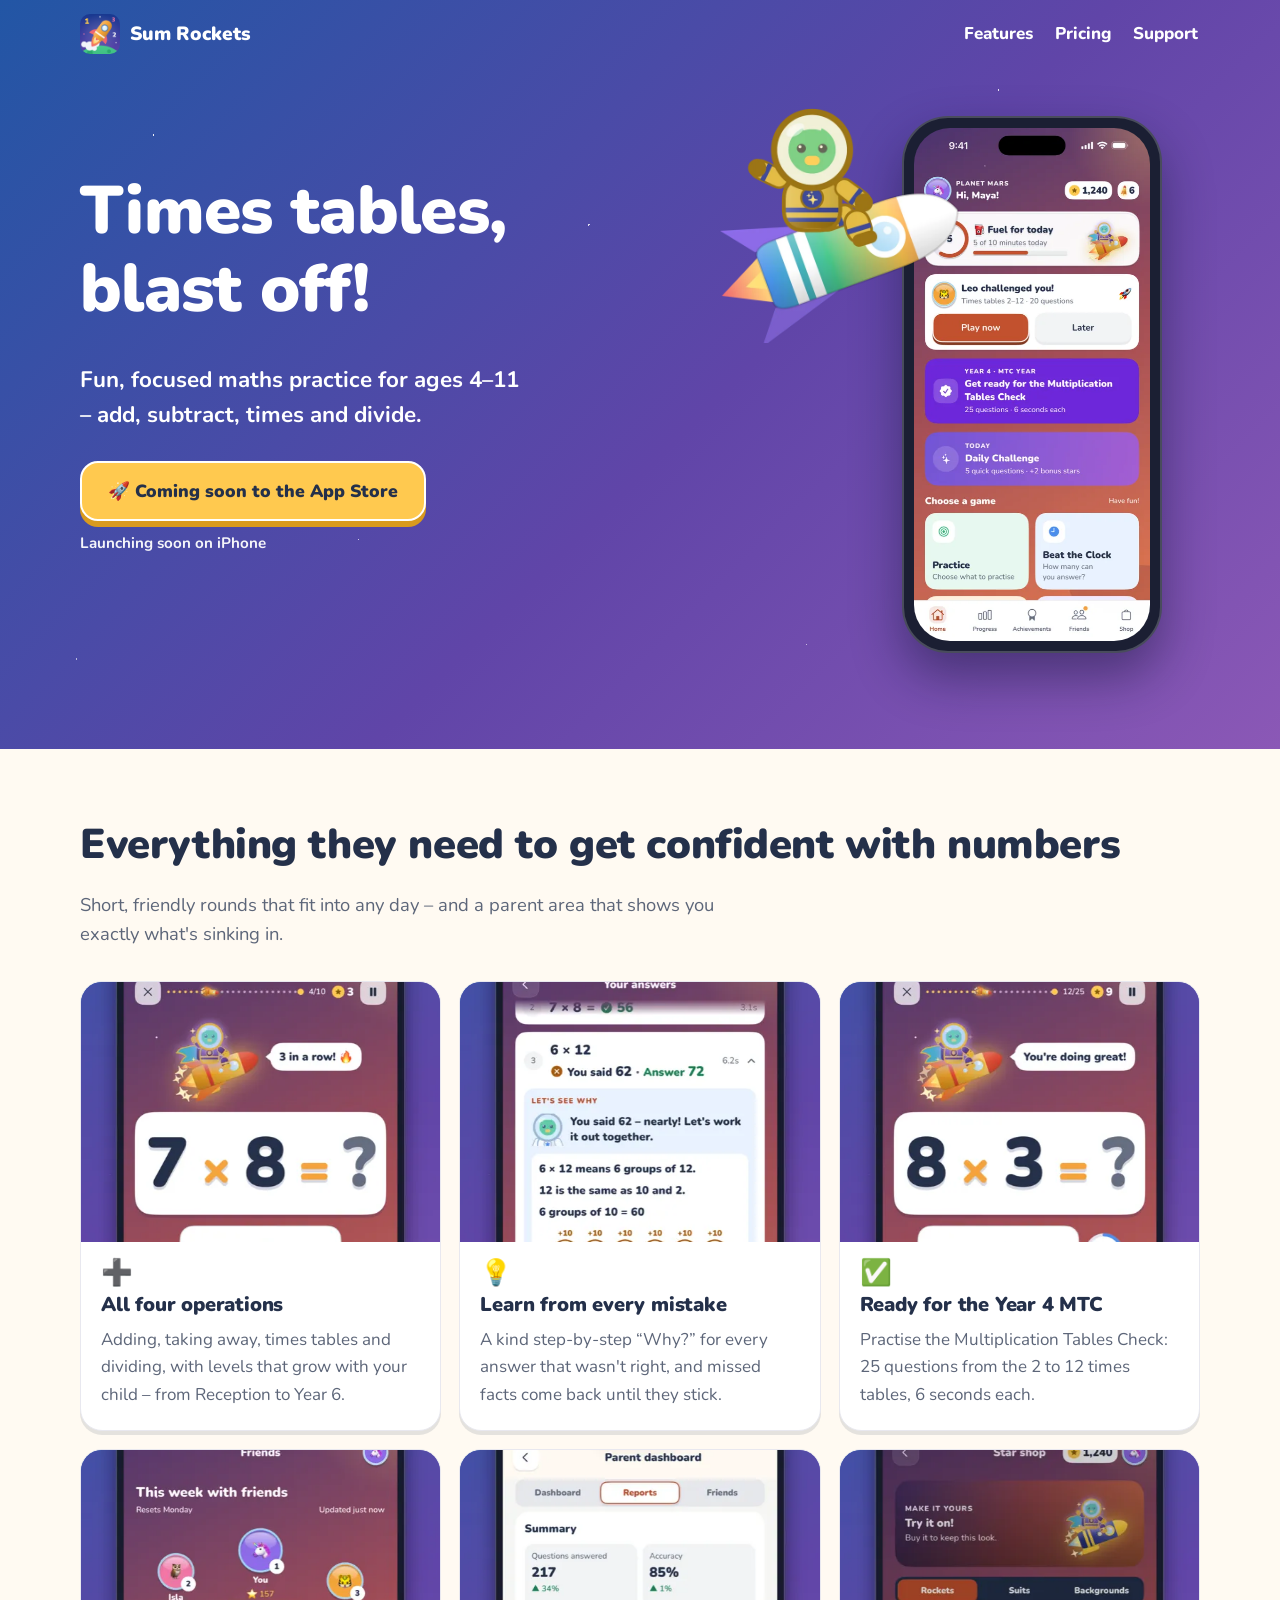
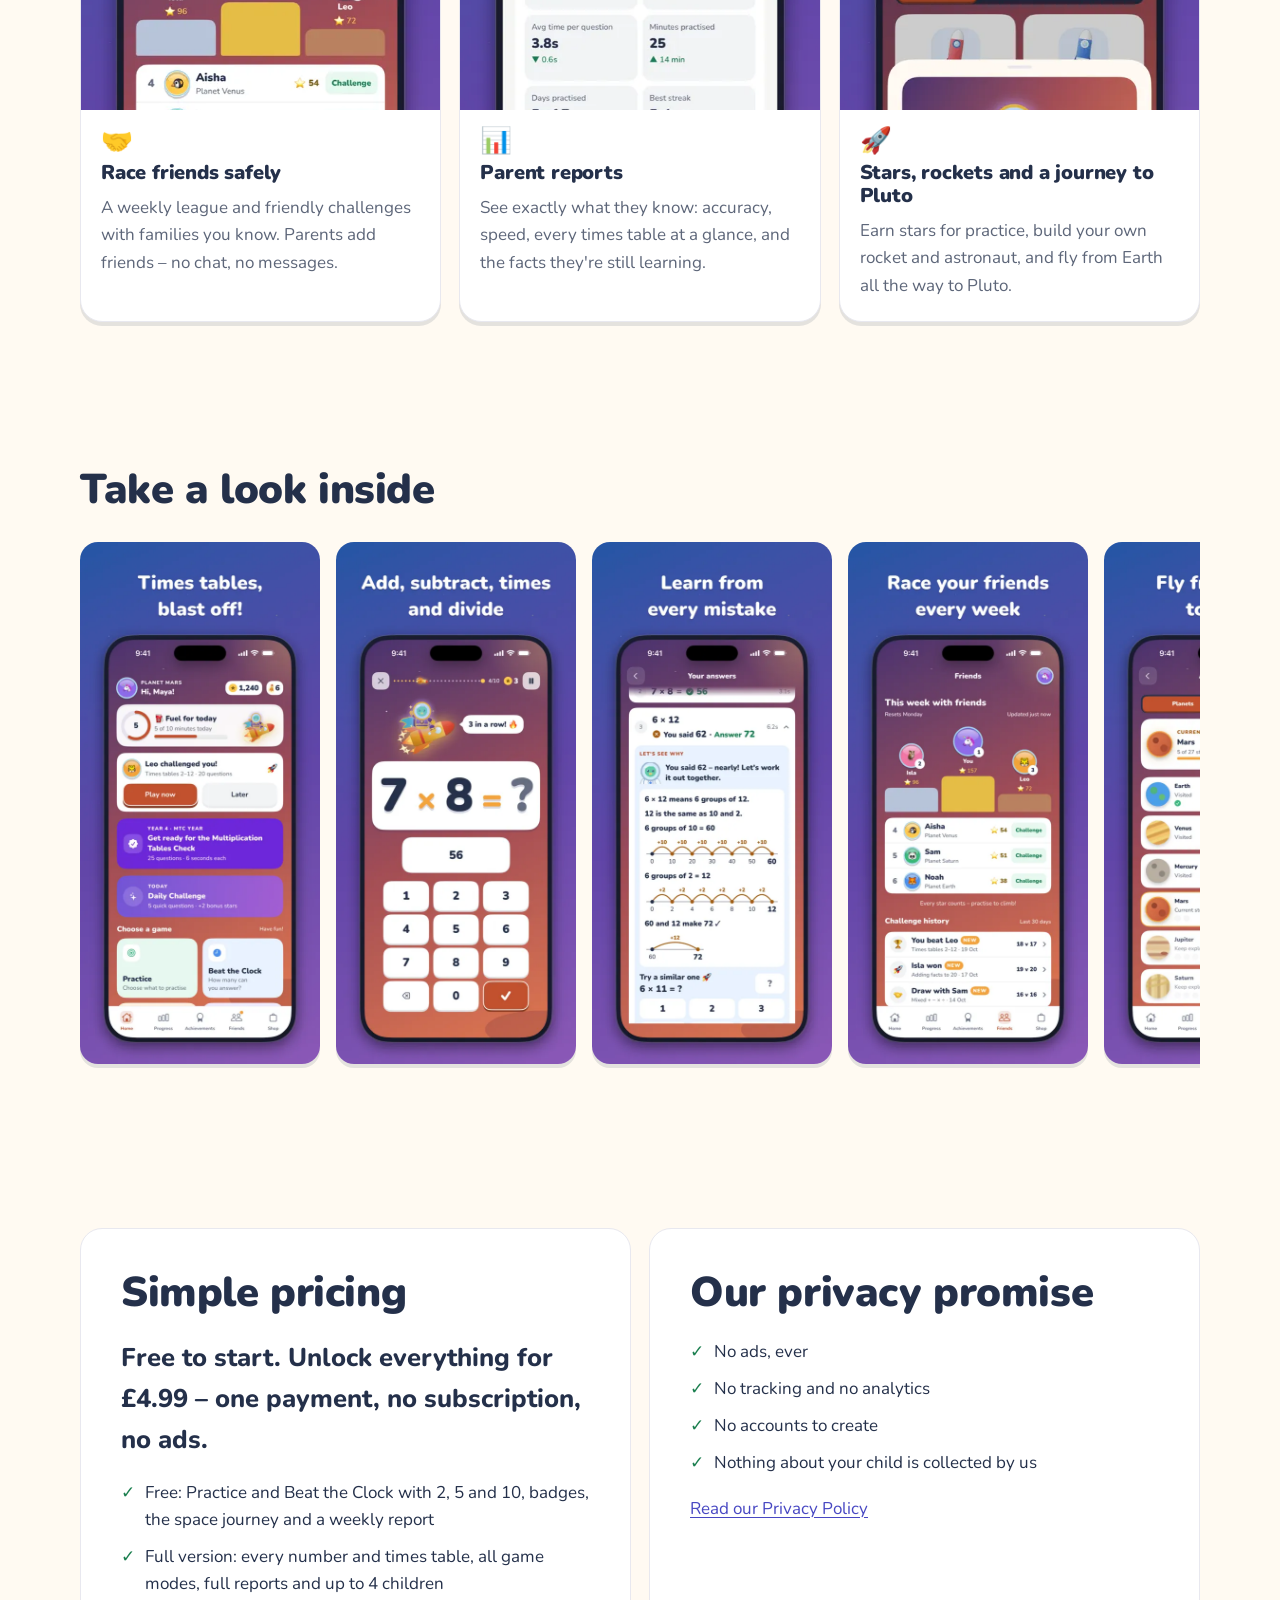
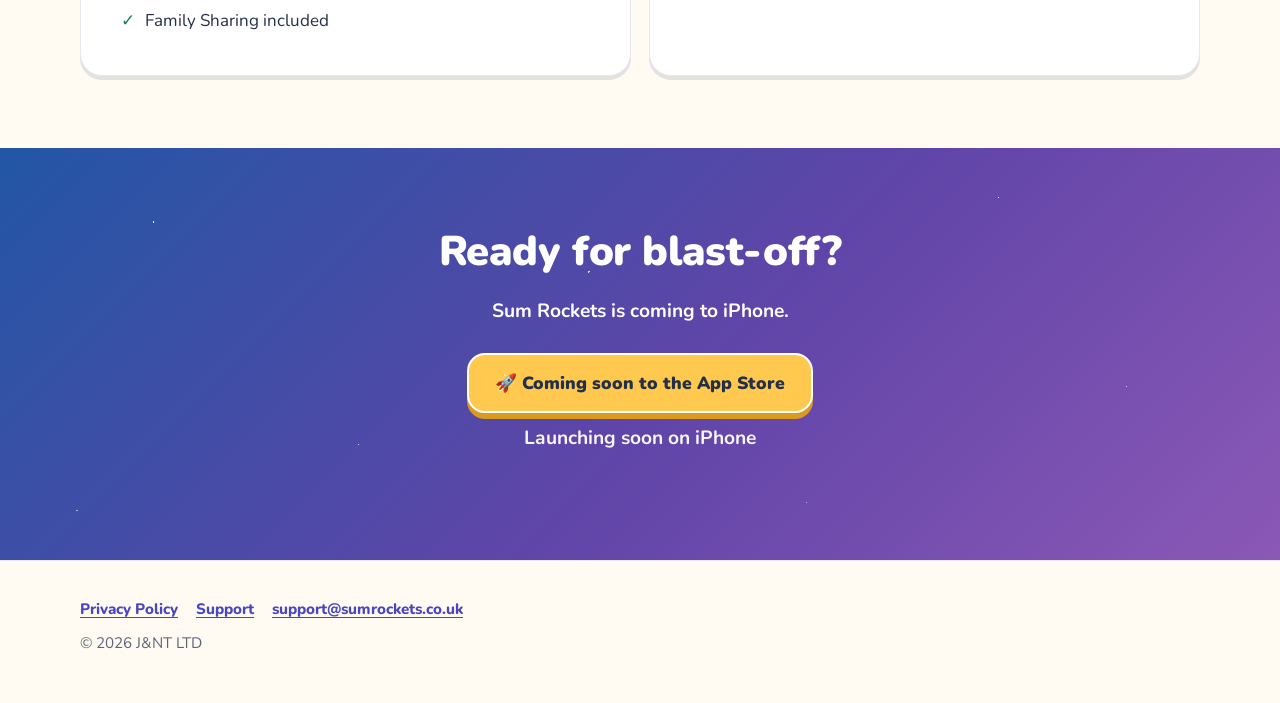
==== index.html @ bda06730 "Sum Rockets website: landing page, Privacy Policy, Support Static HTML and CSS, self-hosted Nunito, " ====
<!doctype html>
<html lang="en-GB">
<head>
  <meta charset="utf-8">
  <meta name="viewport" content="width=device-width, initial-scale=1">
  <title>Sum Rockets – times tables and maths practice for ages 4–11</title>
  <meta name="description" content="Fun, focused maths practice for ages 4–11: add, subtract, times and divide, step-by-step help with every mistake, and practice for the Year 4 Multiplication Tables Check. No ads, no tracking.">
  <link rel="canonical" href="https://www.sumrockets.co.uk/">
  <meta name="theme-color" content="#6045a8">
  <link rel="icon" type="image/png" sizes="32x32" href="/assets/icons/favicon-32.png">
  <link rel="icon" type="image/png" sizes="192x192" href="/assets/icons/icon-192.png">
  <link rel="apple-touch-icon" href="/assets/icons/apple-touch-icon.png">
  <meta property="og:type" content="website">
  <meta property="og:site_name" content="Sum Rockets">
  <meta property="og:title" content="Sum Rockets – Times tables, blast off!">
  <meta property="og:description" content="Fun, focused maths practice for ages 4–11 – add, subtract, times and divide.">
  <meta property="og:url" content="https://www.sumrockets.co.uk/">
  <meta property="og:image" content="https://www.sumrockets.co.uk/assets/img/og-image.jpg">
  <meta property="og:image:width" content="1200">
  <meta property="og:image:height" content="630">
  <meta property="og:image:alt" content="The Sum Rockets mascot flying a rocket beside three app screens">
  <meta name="twitter:card" content="summary_large_image">
  <meta name="twitter:title" content="Sum Rockets – Times tables, blast off!">
  <meta name="twitter:description" content="Fun, focused maths practice for ages 4–11 – add, subtract, times and divide.">
  <meta name="twitter:image" content="https://www.sumrockets.co.uk/assets/img/og-image.jpg">
  <link rel="preload" href="/assets/fonts/nunito.woff2" as="font" type="font/woff2" crossorigin>
  <link rel="stylesheet" href="/assets/css/site.css">
  <!-- LAUNCH: add <meta name="apple-itunes-app" content="app-id=ID"> here (see LAUNCH.md). -->
</head>
<body>
  <a class="skip-link" href="#main">Skip to content</a>

  <div class="space">
    <header class="site-header">
      <div class="wrap">
        <a class="brand" href="/"><img src="/assets/icons/icon-192.png" width="40" height="40" alt=""> Sum Rockets</a>
        <nav class="site-nav" aria-label="Main">
          <a href="#features">Features</a>
          <a href="#pricing">Pricing</a>
          <a href="/support/">Support</a>
        </nav>
      </div>
    </header>

    <section class="hero" aria-labelledby="hero-title">
      <div class="wrap hero__grid">
        <div class="hero__copy">
          <h1 id="hero-title">Times tables, blast off!</h1>
          <p class="lede">Fun, focused maths practice for <span class="nowrap">ages 4–11</span> – add, subtract, times and divide.</p>
          <div class="download" data-download>
            <a class="btn btn--soon" href="#download">🚀 Coming soon to the App Store</a>
            <p class="download__caption">Launching soon on iPhone</p>
          </div>
        </div>
        <div class="hero__art">
          <picture>
            <source srcset="/assets/img/mascot.webp" type="image/webp">
            <img class="hero__mascot" src="/assets/img/mascot.png" width="720" height="600" alt="The Sum Rockets mascot, a green bird astronaut, riding a rainbow rocket">
          </picture>
          <div class="phone">
            <picture>
              <source srcset="/assets/img/home.webp" type="image/webp">
              <img src="/assets/img/home.jpg" width="460" height="1000" alt="The Sum Rockets home screen: Maya's fuel for today, the Multiplication Tables Check card, the Daily Challenge and the game modes">
            </picture>
          </div>
        </div>
      </div>
    </section>
  </div>

  <main id="main">
    <section class="section" id="features" aria-labelledby="features-title">
      <div class="wrap">
        <h2 id="features-title">Everything they need to get confident with numbers</h2>
        <p class="section__intro">Short, friendly rounds that fit into any day – and a parent area that shows you exactly what's sinking in.</p>
        <div class="features">
          <article class="card">
            <div class="card__img"><picture><source srcset="/assets/img/screens/02-question.webp" type="image/webp"><img src="/assets/img/screens/02-question.jpg" width="506" height="1100" loading="lazy" alt="A question screen: 7 times 8, with 56 typed in"></picture></div>
            <div class="card__body">
              <div class="card__icon" aria-hidden="true">➕</div>
              <h3>All four operations</h3>
              <p>Adding, taking away, times tables and dividing, with levels that grow with your child – from Reception to Year 6.</p>
            </div>
          </article>
          <article class="card">
            <div class="card__img"><picture><source srcset="/assets/img/screens/03-review.webp" type="image/webp"><img src="/assets/img/screens/03-review.jpg" width="506" height="1100" loading="lazy" alt="A step-by-step explanation of 6 times 12 with number-line hops"></picture></div>
            <div class="card__body">
              <div class="card__icon" aria-hidden="true">💡</div>
              <h3>Learn from every mistake</h3>
              <p>A kind step-by-step “Why?” for every answer that wasn't right, and missed facts come back until they stick.</p>
            </div>
          </article>
          <article class="card">
            <div class="card__img"><picture><source srcset="/assets/img/screens/08-mtc.webp" type="image/webp"><img src="/assets/img/screens/08-mtc.jpg" width="506" height="1100" loading="lazy" alt="The Multiplication Tables Check practice: 8 times 3 with a 6-second timer"></picture></div>
            <div class="card__body">
              <div class="card__icon" aria-hidden="true">✅</div>
              <h3>Ready for the Year 4 MTC</h3>
              <p>Practise the Multiplication Tables Check: 25 questions from the 2 to 12 times tables, 6 seconds each.</p>
            </div>
          </article>
          <article class="card">
            <div class="card__img"><picture><source srcset="/assets/img/screens/04-friends.webp" type="image/webp"><img src="/assets/img/screens/04-friends.jpg" width="506" height="1100" loading="lazy" alt="The weekly friends league with a podium"></picture></div>
            <div class="card__body">
              <div class="card__icon" aria-hidden="true">🤝</div>
              <h3>Race friends safely</h3>
              <p>A weekly league and friendly challenges with families you know. Parents add friends – no chat, no messages.</p>
            </div>
          </article>
          <article class="card">
            <div class="card__img"><picture><source srcset="/assets/img/screens/07-reports.webp" type="image/webp"><img src="/assets/img/screens/07-reports.jpg" width="506" height="1100" loading="lazy" alt="The parent report: summary and facts grid"></picture></div>
            <div class="card__body">
              <div class="card__icon" aria-hidden="true">📊</div>
              <h3>Parent reports</h3>
              <p>See exactly what they know: accuracy, speed, every times table at a glance, and the facts they're still learning.</p>
            </div>
          </article>
          <article class="card">
            <div class="card__img"><picture><source srcset="/assets/img/screens/06-shop.webp" type="image/webp"><img src="/assets/img/screens/06-shop.jpg" width="506" height="1100" loading="lazy" alt="The Star Shop, trying on a rocket"></picture></div>
            <div class="card__body">
              <div class="card__icon" aria-hidden="true">🚀</div>
              <h3>Stars, rockets and a journey to Pluto</h3>
              <p>Earn stars for practice, build your own rocket and astronaut, and fly from Earth all the way to Pluto.</p>
            </div>
          </article>
        </div>
      </div>
    </section>

    <section class="section" aria-labelledby="screens-title">
      <div class="wrap">
        <h2 id="screens-title">Take a look inside</h2>
        <div class="strip" tabindex="0" role="region" aria-label="App screenshots – scroll sideways for more">
          <figure><picture><source srcset="/assets/img/screens/01-home.webp" type="image/webp"><img src="/assets/img/screens/01-home.jpg" width="506" height="1100" loading="lazy" alt="Times tables, blast off! The home screen"></picture></figure>
          <figure><picture><source srcset="/assets/img/screens/02-question.webp" type="image/webp"><img src="/assets/img/screens/02-question.jpg" width="506" height="1100" loading="lazy" alt="Add, subtract, times and divide: a question screen"></picture></figure>
          <figure><picture><source srcset="/assets/img/screens/03-review.webp" type="image/webp"><img src="/assets/img/screens/03-review.jpg" width="506" height="1100" loading="lazy" alt="Learn from every mistake: a step-by-step explanation"></picture></figure>
          <figure><picture><source srcset="/assets/img/screens/04-friends.webp" type="image/webp"><img src="/assets/img/screens/04-friends.jpg" width="506" height="1100" loading="lazy" alt="Race your friends every week: the friends league"></picture></figure>
          <figure><picture><source srcset="/assets/img/screens/05-journey.webp" type="image/webp"><img src="/assets/img/screens/05-journey.jpg" width="506" height="1100" loading="lazy" alt="Fly from Earth to Pluto: the space journey"></picture></figure>
          <figure><picture><source srcset="/assets/img/screens/06-shop.webp" type="image/webp"><img src="/assets/img/screens/06-shop.jpg" width="506" height="1100" loading="lazy" alt="Build your own rocket: the Star Shop"></picture></figure>
          <figure><picture><source srcset="/assets/img/screens/07-reports.webp" type="image/webp"><img src="/assets/img/screens/07-reports.jpg" width="506" height="1100" loading="lazy" alt="See exactly how they're doing: parent reports"></picture></figure>
          <figure><picture><source srcset="/assets/img/screens/08-mtc.webp" type="image/webp"><img src="/assets/img/screens/08-mtc.jpg" width="506" height="1100" loading="lazy" alt="Ready for the Year 4 MTC: practice check"></picture></figure>
        </div>
      </div>
    </section>

    <section class="section" id="pricing" aria-labelledby="pricing-title">
      <div class="wrap two-col">
        <div class="panel">
          <h2 id="pricing-title">Simple pricing</h2>
          <p class="price">Free to start. Unlock everything for £4.99 – one payment, no subscription, no ads.</p>
          <ul class="ticks">
            <li>Free: Practice and Beat the Clock with 2, 5 and 10, badges, the space journey and a weekly report</li>
            <li>Full version: every number and times table, all game modes, full reports and up to 4 children</li>
            <li>Family Sharing included</li>
          </ul>
        </div>
        <div class="panel" aria-labelledby="privacy-title">
          <h2 id="privacy-title">Our privacy promise</h2>
          <ul class="ticks">
            <li>No ads, ever</li>
            <li>No tracking and no analytics</li>
            <li>No accounts to create</li>
            <li>Nothing about your child is collected by us</li>
          </ul>
          <p style="margin:18px 0 0"><a href="/privacy/">Read our Privacy Policy</a></p>
        </div>
      </div>
    </section>
  </main>

  <section class="space cta" id="download" aria-labelledby="download-title">
    <div class="wrap">
      <h2 id="download-title">Ready for blast-off?</h2>
      <p>Sum Rockets is coming to iPhone.</p>
      <div class="download download--centre" data-download>
        <span class="btn btn--soon btn--static" role="text">🚀 Coming soon to the App Store</span>
        <p class="download__caption">Launching soon on iPhone</p>
      </div>
    </div>
  </section>

  <footer class="site-footer">
    <div class="wrap">
      <nav aria-label="Footer">
        <a href="/privacy/">Privacy Policy</a>
        <a href="/support/">Support</a>
        <a href="mailto:support@sumrockets.co.uk">support@sumrockets.co.uk</a>
      </nav>
      <p>© 2026 J&amp;NT LTD</p>
      <p data-apple-trademark hidden>Apple, the Apple logo, iPhone and App Store are trademarks of Apple Inc., registered in the U.S. and other countries.</p>
    </div>
  </footer>

  <script>
    // ── Launch switch ─────────────────────────────────────────────────────
    // Empty before launch: shows our own "Coming soon" button.
    // At launch, set the numeric App Store ID (see LAUNCH.md) – both download
    // spots then show Apple's official badge (assets/badges/app-store-badge.svg,
    // unmodified) linking to the App Store, and the trademark line appears.
    const APP_STORE_ID = "";
    // ──────────────────────────────────────────────────────────────────────
    if (APP_STORE_ID) {
      const url = "https://apps.apple.com/gb/app/sum-rockets/id" + APP_STORE_ID;
      document.querySelectorAll("[data-download]").forEach(function (spot) {
        spot.innerHTML = '<a href="' + url + '"><img class="app-store-badge" src="/assets/badges/app-store-badge.svg" ' +
          'height="54" alt="Download on the App Store"></a>';
      });
      document.querySelectorAll("[data-apple-trademark]").forEach(function (line) { line.hidden = false; });
    }
  </script>
</body>
</html>
---- assets/css/site.css ----
/* Sum Rockets – one stylesheet for every page. No external fonts, no
   frameworks. Colours are the app's own (Theme.swift, SpaceBackground). */

@font-face {
  font-family: "Nunito";
  src: url("/assets/fonts/nunito.woff2") format("woff2");
  font-weight: 200 1000;
  font-style: normal;
  font-display: swap;
}

:root {
  --space-1: #2256a5;
  --space-2: #6045a8;
  --space-3: #8b58b6;
  --ink: #24304a;
  --muted: #5d6679;
  --cream: #fffaf2;
  --card: #ffffff;
  --line: #e8e8ef;
  --brand: #5b5bd6;
  --brand-edge: #3d3da8;
  --brand-text: #4747c2;
  --yellow: #ffc94f;
  --yellow-edge: #d99a1e;
  --green: #1b7f4f;
  --green-soft: #e3f5ec;
  --todo-bg: #fff1a8;
  --todo-ink: #5c4300;
  --radius: 22px;
  --shadow: 0 4px 0 rgba(36, 48, 74, 0.12);
  color-scheme: light dark;
}

@media (prefers-color-scheme: dark) {
  :root {
    --ink: #f2f4fa;
    --muted: #b3bad0;
    --cream: #141a2e;
    --card: #232a45;
    --line: #333b5c;
    --brand-text: #a9a9f5;
    --green: #5fd39a;
    --green-soft: #173b2c;
    --shadow: 0 4px 0 rgba(0, 0, 0, 0.35);
  }
}

*, *::before, *::after { box-sizing: border-box; }

html { -webkit-text-size-adjust: 100%; scroll-behavior: smooth; }
@media (prefers-reduced-motion: reduce) { html { scroll-behavior: auto; } }

body {
  margin: 0;
  font-family: "Nunito", system-ui, -apple-system, "Segoe UI", sans-serif;
  font-size: 1.0625rem;
  line-height: 1.6;
  color: var(--ink);
  background: var(--cream);
  overflow-x: hidden;
}

img { max-width: 100%; height: auto; display: block; }

a { color: var(--brand-text); text-underline-offset: 3px; }
a:hover { text-decoration-thickness: 2px; }

:focus-visible {
  outline: 3px solid var(--yellow);
  outline-offset: 3px;
  border-radius: 8px;
}

.skip-link {
  position: absolute; left: 12px; top: -60px;
  background: var(--card); color: var(--ink);
  padding: 10px 16px; border-radius: 12px; z-index: 10;
  font-weight: 800;
}
.skip-link:focus { top: 12px; }

.wrap { width: min(1120px, 100% - 32px); margin-inline: auto; }

h1, h2, h3 { line-height: 1.15; margin: 0 0 0.5em; font-weight: 900; letter-spacing: -0.01em; }
h1 { font-size: clamp(2.3rem, 7vw, 4.2rem); }
h2 { font-size: clamp(1.7rem, 4.5vw, 2.6rem); }
h3 { font-size: 1.25rem; }

/* Space sections: the app's purple-blue gradient with soft stars. */
.space {
  position: relative;
  color: #fff;
  background:
    radial-gradient(1.5px 1.5px at 12% 18%, rgba(255,255,255,.9) 50%, transparent 51%),
    radial-gradient(1px 1px at 28% 72%, rgba(255,255,255,.7) 50%, transparent 51%),
    radial-gradient(2px 2px at 46% 30%, rgba(255,255,255,.8) 50%, transparent 51%),
    radial-gradient(1px 1px at 63% 86%, rgba(255,255,255,.6) 50%, transparent 51%),
    radial-gradient(1.5px 1.5px at 78% 12%, rgba(255,255,255,.85) 50%, transparent 51%),
    radial-gradient(1px 1px at 88% 58%, rgba(255,255,255,.7) 50%, transparent 51%),
    radial-gradient(1.5px 1.5px at 6% 88%, rgba(255,255,255,.6) 50%, transparent 51%),
    linear-gradient(135deg, var(--space-1), var(--space-2) 55%, var(--space-3));
}
.space a:not(.btn) { color: #fff; }

/* Header */
.site-header { padding: 14px 0; }
.site-header .wrap { display: flex; align-items: center; justify-content: space-between; gap: 12px; flex-wrap: wrap; }
.brand { display: flex; align-items: center; gap: 10px; color: #fff; text-decoration: none; font-weight: 900; font-size: 1.2rem; }
.brand img { width: 40px; height: 40px; border-radius: 10px; }
.site-nav { display: flex; gap: 18px; flex-wrap: wrap; }
.site-nav a { color: #fff; text-decoration: none; font-weight: 800; padding: 6px 2px; }
.site-nav a:hover { text-decoration: underline; }

/* Chunky buttons, like the app's ChunkyButtonStyle. */
.btn {
  display: inline-flex; align-items: center; justify-content: center; gap: 10px;
  min-height: 56px; padding: 14px 26px;
  border-radius: 18px; border: 2px solid #fff;
  font: inherit; font-weight: 900; font-size: 1.1rem; text-decoration: none;
  color: #fff; background: var(--brand);
  box-shadow: 0 6px 0 var(--brand-edge);
  transition: transform .12s ease, box-shadow .12s ease;
}
.btn:active { transform: translateY(4px); box-shadow: 0 2px 0 var(--brand-edge); }

/* Before launch: our own button – never Apple's badge. */
.btn--soon { color: #24304a; background: var(--yellow); box-shadow: 0 6px 0 var(--yellow-edge); }
.btn--soon:active { box-shadow: 0 2px 0 var(--yellow-edge); }
.btn--static { cursor: default; }
.btn--static:active { transform: none; box-shadow: 0 6px 0 var(--yellow-edge); }
.download { display: flex; flex-direction: column; align-items: flex-start; gap: 10px; }
.download__caption { margin: 0; font-size: 0.95rem; font-weight: 700; opacity: 0.95; }
.download--centre { align-items: center; text-align: center; }
.app-store-badge { height: 54px; width: auto; }

/* Hero */
.hero { padding: 8px 0 72px; overflow: hidden; }
.hero__grid { display: grid; gap: 32px; align-items: center; }
.hero__copy p.lede { font-size: clamp(1.15rem, 2.6vw, 1.4rem); font-weight: 700; margin: 0 0 28px; max-width: 34ch; }
.hero__art { position: relative; display: flex; justify-content: center; min-height: 420px; }
.hero__mascot { position: absolute; left: -4%; top: 0; width: min(62%, 330px); z-index: 2; }
@media (prefers-reduced-motion: no-preference) {
  .hero__mascot { animation: float 5s ease-in-out infinite; }
}
@keyframes float { 0%, 100% { transform: translateY(0) rotate(-2deg); } 50% { transform: translateY(-14px) rotate(1deg); } }

.phone {
  position: relative;
  width: min(260px, 70vw);
  padding: 10px;
  border-radius: 46px;
  background: #1b1f33;
  border: 2px solid rgba(255,255,255,.2);
  box-shadow: 0 24px 50px rgba(15, 18, 50, .45);
}
.phone img { border-radius: 36px; width: 100%; }
.hero .phone { margin-top: 110px; margin-left: 30%; }

@media (min-width: 860px) {
  .hero__grid { grid-template-columns: 1.05fr 0.95fr; }
  .hero { padding-bottom: 96px; }
  .hero .phone { margin-top: 40px; margin-left: 35%; }
}

/* Sections */
.section { padding: 72px 0; }
.section__intro { max-width: 60ch; margin: 0 0 32px; color: var(--muted); font-size: 1.15rem; }

.features { display: grid; gap: 18px; grid-template-columns: 1fr; }
@media (min-width: 640px) { .features { grid-template-columns: repeat(2, 1fr); } }
@media (min-width: 1000px) { .features { grid-template-columns: repeat(3, 1fr); } }

.card {
  background: var(--card); border-radius: var(--radius);
  border: 1px solid var(--line); box-shadow: var(--shadow);
  overflow: hidden; display: flex; flex-direction: column;
}
.card__img { background: linear-gradient(135deg, var(--space-1), var(--space-3)); height: 260px; overflow: hidden; }
.card__img img { width: 100%; height: 100%; object-fit: cover; object-position: 50% 38%; }
.nowrap { white-space: nowrap; }
.card__body { padding: 18px 20px 22px; }
.card__icon { font-size: 1.6rem; line-height: 1; margin-bottom: 8px; }
.card__body p { margin: 0; color: var(--muted); }

/* Screenshot strip: CSS scroll-snap only. */
.strip {
  display: grid; grid-auto-flow: column; grid-auto-columns: min(240px, 70vw);
  gap: 16px; overflow-x: auto; padding: 8px 4px 20px;
  scroll-snap-type: x mandatory; overscroll-behavior-x: contain;
}
.strip figure { margin: 0; scroll-snap-align: start; }
.strip img { border-radius: 18px; box-shadow: var(--shadow); }
.strip:focus-visible { outline-offset: 6px; }

/* Pricing and privacy */
.panel {
  background: var(--card); border: 1px solid var(--line); border-radius: var(--radius);
  box-shadow: var(--shadow); padding: clamp(22px, 4vw, 40px);
}
.price { font-size: clamp(1.25rem, 3vw, 1.6rem); font-weight: 800; margin: 0; }
.ticks { list-style: none; padding: 0; margin: 18px 0 0; display: grid; gap: 10px; }
.ticks li { display: flex; gap: 10px; align-items: baseline; }
.ticks li::before { content: "✓"; font-weight: 900; color: var(--green); }

.two-col { display: grid; gap: 18px; }
@media (min-width: 860px) { .two-col { grid-template-columns: 1fr 1fr; } }

.cta { text-align: center; padding: 80px 0; }
.cta p { font-size: 1.2rem; font-weight: 700; margin: 0 0 26px; }

/* Footer */
.site-footer { padding: 36px 0 48px; border-top: 1px solid var(--line); color: var(--muted); font-size: 0.95rem; }
.site-footer .wrap { display: grid; gap: 10px; }
.site-footer nav { display: flex; gap: 18px; flex-wrap: wrap; }
.site-footer a { font-weight: 800; }
.site-footer p { margin: 0; }

/* Text pages (privacy, support) */
.page-head { padding: 8px 0 48px; }
.page-head p { margin: 0; font-weight: 700; opacity: .95; }
.prose { max-width: 72ch; padding: 48px 0 64px; }
.prose h2 { font-size: 1.5rem; margin-top: 1.8em; }
.prose h3 { margin-top: 1.4em; }
.prose li { margin-bottom: 6px; }
.prose table { border-collapse: collapse; width: 100%; margin: 12px 0; font-size: 0.98rem; }
.prose th, .prose td { text-align: left; vertical-align: top; padding: 10px 12px; border-bottom: 1px solid var(--line); }
.prose th { font-weight: 900; }
.table-scroll { overflow-x: auto; }
.callout { background: var(--green-soft); border-radius: 16px; padding: 16px 20px; font-weight: 700; }

/* Anything that must be filled in before going live. */
.todo {
  background: var(--todo-bg); color: var(--todo-ink);
  font-weight: 900; padding: 1px 6px; border-radius: 6px;
  outline: 2px dashed var(--todo-ink);
}

/* FAQ accordion: <details>, no JS. */
.faq details {
  background: var(--card); border: 1px solid var(--line); border-radius: 16px;
  margin-bottom: 12px; box-shadow: var(--shadow);
}
.faq summary {
  cursor: pointer; list-style: none; padding: 16px 48px 16px 20px;
  font-weight: 900; font-size: 1.08rem; position: relative;
}
.faq summary::-webkit-details-marker { display: none; }
.faq summary::after {
  content: "+"; position: absolute; right: 20px; top: 50%; transform: translateY(-50%);
  font-size: 1.5rem; color: var(--brand-text);
}
.faq details[open] summary::after { content: "−"; }
.faq .answer { padding: 0 20px 18px; }
.faq .answer p:first-child { margin-top: 0; }

.visually-hidden {
  position: absolute !important; width: 1px; height: 1px; overflow: hidden;
  clip: rect(0 0 0 0); clip-path: inset(50%); white-space: nowrap;
}
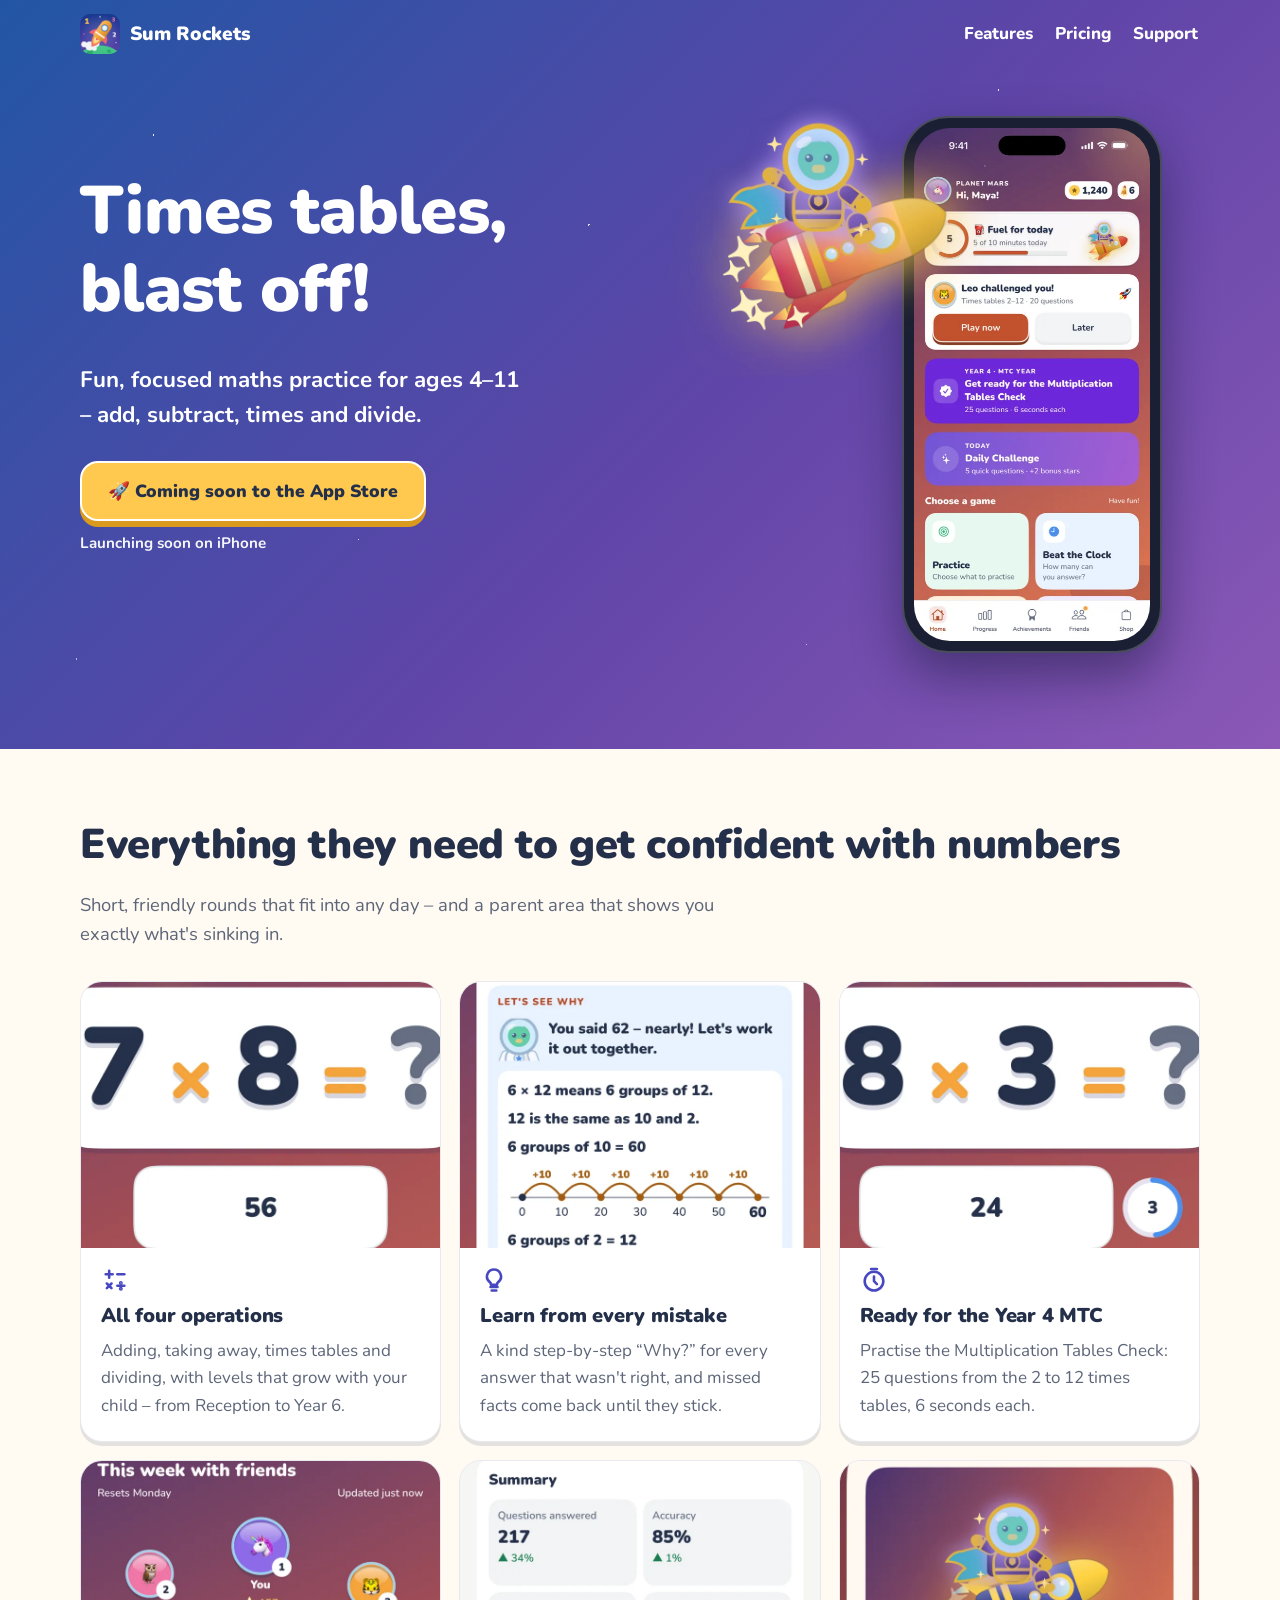
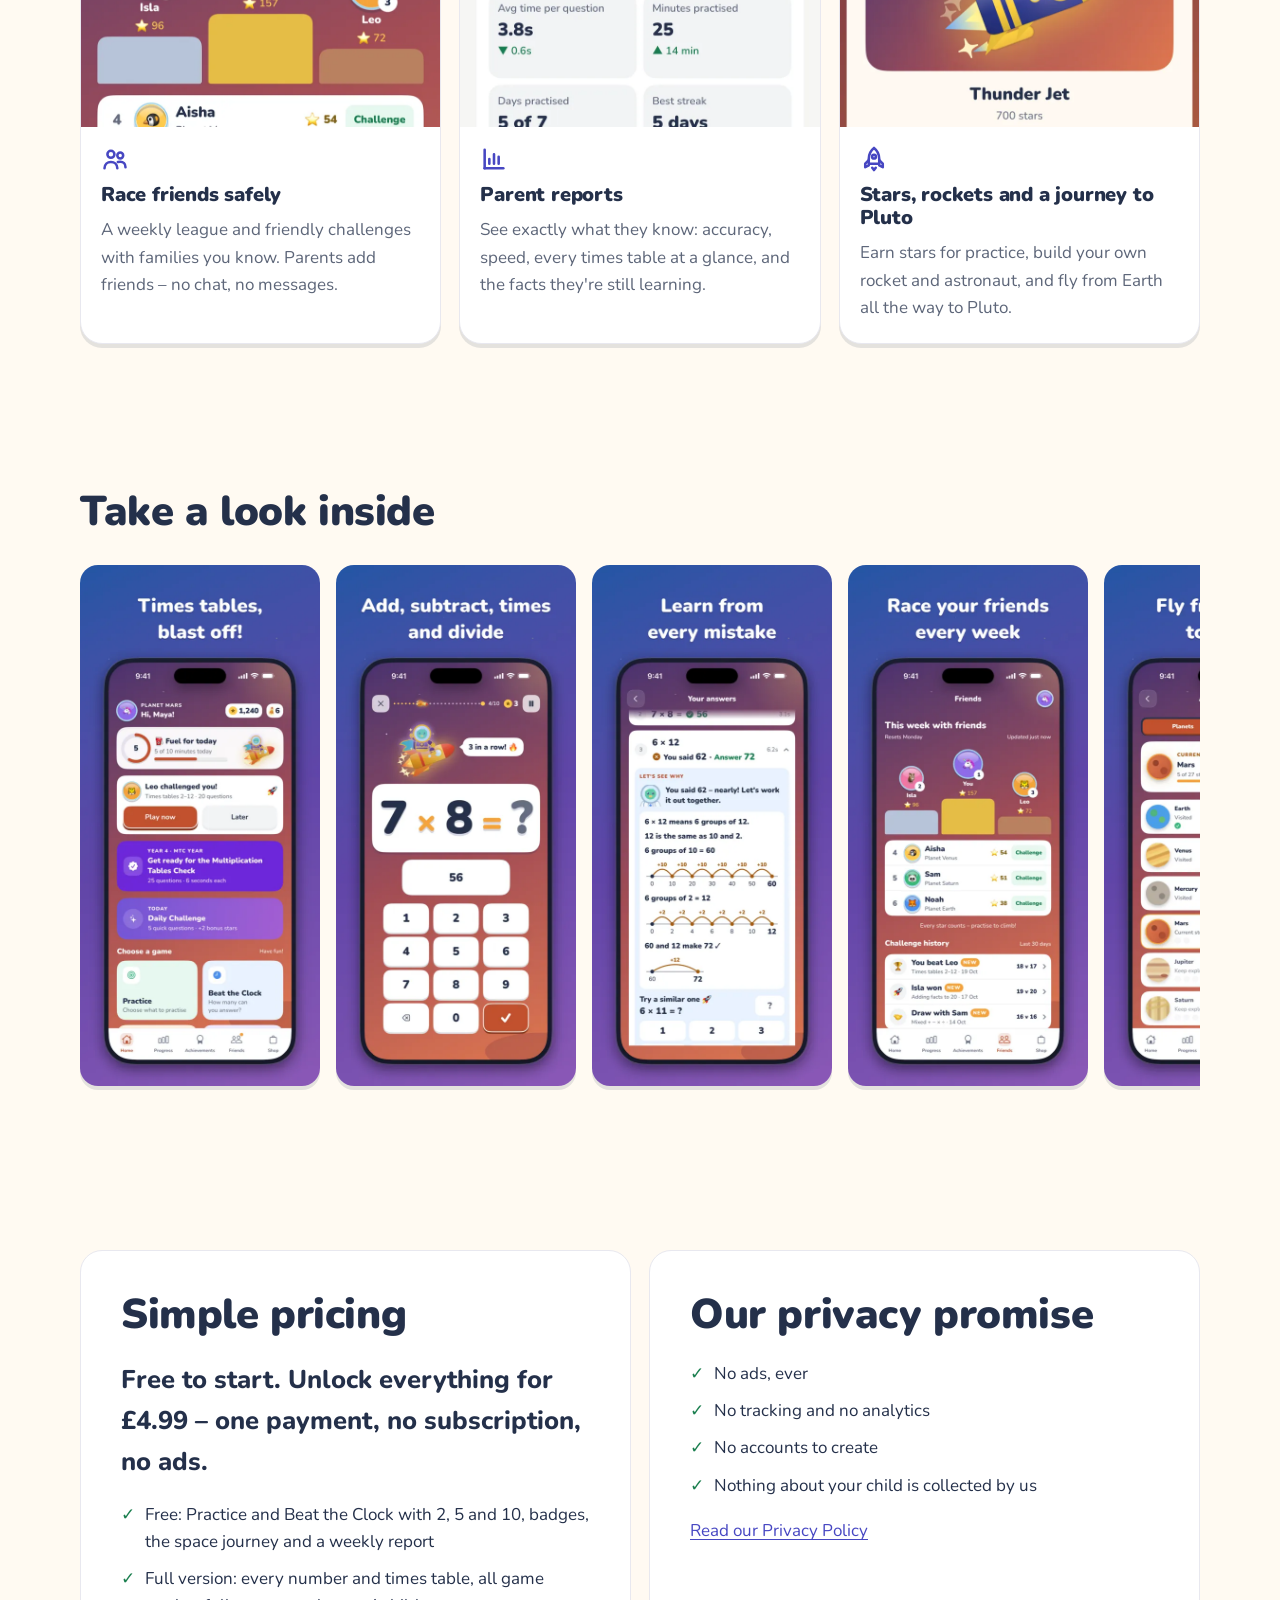
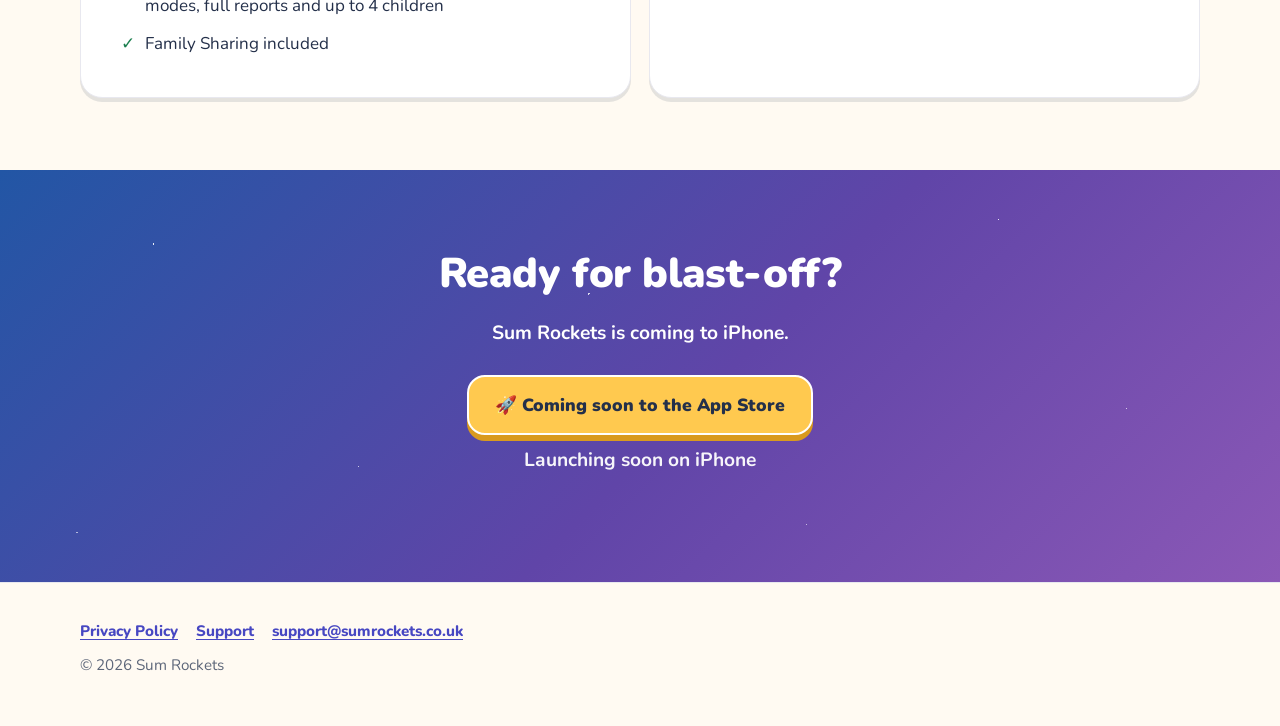
==== commit 0c72d9ce: "Review fixes: independent developer, clean feature images, icons, hero mascot - Published by an inde" ====
--- a/index.html
+++ b/index.html
@@ -55,7 +55,7 @@
         <div class="hero__art">
           <picture>
             <source srcset="/assets/img/mascot.webp" type="image/webp">
-            <img class="hero__mascot" src="/assets/img/mascot.png" width="720" height="600" alt="The Sum Rockets mascot, a green bird astronaut, riding a rainbow rocket">
+            <img class="hero__mascot" src="/assets/img/mascot.png" width="840" height="708" alt="The Sum Rockets mascot, a green bird astronaut, riding a rainbow rocket">
           </picture>
           <div class="phone">
             <picture>
@@ -75,49 +75,49 @@
         <p class="section__intro">Short, friendly rounds that fit into any day – and a parent area that shows you exactly what's sinking in.</p>
         <div class="features">
           <article class="card">
-            <div class="card__img"><picture><source srcset="/assets/img/screens/02-question.webp" type="image/webp"><img src="/assets/img/screens/02-question.jpg" width="506" height="1100" loading="lazy" alt="A question screen: 7 times 8, with 56 typed in"></picture></div>
-            <div class="card__body">
-              <div class="card__icon" aria-hidden="true">➕</div>
+            <div class="card__img"><picture><source srcset="/assets/img/cards/question.webp" type="image/webp"><img src="/assets/img/cards/question.jpg" width="760" height="564" loading="lazy" alt="The question 7 times 8 with 56 typed in the answer box"></picture></div>
+            <div class="card__body">
+              <svg class="card__icon" viewBox="0 0 24 24" width="28" height="28" aria-hidden="true" focusable="false" fill="none" stroke="currentColor" stroke-width="2.2" stroke-linecap="round" stroke-linejoin="round"><path d="M7 4v6M4 7h6"/><path d="M14 7h6"/><path d="M5 15l4 4M9 15l-4 4"/><path d="M14 17h6"/><circle cx="17" cy="14.5" r="0.6" fill="currentColor"/><circle cx="17" cy="19.5" r="0.6" fill="currentColor"/></svg>
               <h3>All four operations</h3>
               <p>Adding, taking away, times tables and dividing, with levels that grow with your child – from Reception to Year 6.</p>
             </div>
           </article>
           <article class="card">
-            <div class="card__img"><picture><source srcset="/assets/img/screens/03-review.webp" type="image/webp"><img src="/assets/img/screens/03-review.jpg" width="506" height="1100" loading="lazy" alt="A step-by-step explanation of 6 times 12 with number-line hops"></picture></div>
-            <div class="card__body">
-              <div class="card__icon" aria-hidden="true">💡</div>
+            <div class="card__img"><picture><source srcset="/assets/img/cards/review.webp" type="image/webp"><img src="/assets/img/cards/review.jpg" width="760" height="564" loading="lazy" alt="A step-by-step explanation: you said 62, 6 times 12 means 6 groups of 12, with number-line hops of 10"></picture></div>
+            <div class="card__body">
+              <svg class="card__icon" viewBox="0 0 24 24" width="28" height="28" aria-hidden="true" focusable="false" fill="none" stroke="currentColor" stroke-width="2.2" stroke-linecap="round" stroke-linejoin="round"><path d="M9 18h6M10 21h4"/><path d="M12 3a6 6 0 0 0-3.6 10.8c.6.5 1 1.2 1 2V16h5.2v-.2c0-.8.4-1.5 1-2A6 6 0 0 0 12 3z"/></svg>
               <h3>Learn from every mistake</h3>
               <p>A kind step-by-step “Why?” for every answer that wasn't right, and missed facts come back until they stick.</p>
             </div>
           </article>
           <article class="card">
-            <div class="card__img"><picture><source srcset="/assets/img/screens/08-mtc.webp" type="image/webp"><img src="/assets/img/screens/08-mtc.jpg" width="506" height="1100" loading="lazy" alt="The Multiplication Tables Check practice: 8 times 3 with a 6-second timer"></picture></div>
-            <div class="card__body">
-              <div class="card__icon" aria-hidden="true">✅</div>
+            <div class="card__img"><picture><source srcset="/assets/img/cards/mtc.webp" type="image/webp"><img src="/assets/img/cards/mtc.jpg" width="760" height="564" loading="lazy" alt="A Multiplication Tables Check question: 8 times 3, with 24 typed and 3 seconds left"></picture></div>
+            <div class="card__body">
+              <svg class="card__icon" viewBox="0 0 24 24" width="28" height="28" aria-hidden="true" focusable="false" fill="none" stroke="currentColor" stroke-width="2.2" stroke-linecap="round" stroke-linejoin="round"><circle cx="12" cy="13" r="8"/><path d="M12 9v4l2.5 2.5"/><path d="M9.5 2.5h5"/></svg>
               <h3>Ready for the Year 4 MTC</h3>
               <p>Practise the Multiplication Tables Check: 25 questions from the 2 to 12 times tables, 6 seconds each.</p>
             </div>
           </article>
           <article class="card">
-            <div class="card__img"><picture><source srcset="/assets/img/screens/04-friends.webp" type="image/webp"><img src="/assets/img/screens/04-friends.jpg" width="506" height="1100" loading="lazy" alt="The weekly friends league with a podium"></picture></div>
-            <div class="card__body">
-              <div class="card__icon" aria-hidden="true">🤝</div>
+            <div class="card__img"><picture><source srcset="/assets/img/cards/friends.webp" type="image/webp"><img src="/assets/img/cards/friends.jpg" width="760" height="564" loading="lazy" alt="The weekly friends league podium: You first with 157 stars, then Isla and Leo"></picture></div>
+            <div class="card__body">
+              <svg class="card__icon" viewBox="0 0 24 24" width="28" height="28" aria-hidden="true" focusable="false" fill="none" stroke="currentColor" stroke-width="2.2" stroke-linecap="round" stroke-linejoin="round"><circle cx="8.5" cy="8" r="3"/><circle cx="16.5" cy="9" r="2.5"/><path d="M3 20c0-3.3 2.5-5.5 5.5-5.5S14 16.7 14 20"/><path d="M14.5 14.6c.6-.2 1.3-.3 2-.3 2.6 0 4.5 1.9 4.5 4.7"/></svg>
               <h3>Race friends safely</h3>
               <p>A weekly league and friendly challenges with families you know. Parents add friends – no chat, no messages.</p>
             </div>
           </article>
           <article class="card">
-            <div class="card__img"><picture><source srcset="/assets/img/screens/07-reports.webp" type="image/webp"><img src="/assets/img/screens/07-reports.jpg" width="506" height="1100" loading="lazy" alt="The parent report: summary and facts grid"></picture></div>
-            <div class="card__body">
-              <div class="card__icon" aria-hidden="true">📊</div>
+            <div class="card__img"><picture><source srcset="/assets/img/cards/reports.webp" type="image/webp"><img src="/assets/img/cards/reports.jpg" width="760" height="564" loading="lazy" alt="The parent report summary: questions answered, accuracy, average time and minutes practised"></picture></div>
+            <div class="card__body">
+              <svg class="card__icon" viewBox="0 0 24 24" width="28" height="28" aria-hidden="true" focusable="false" fill="none" stroke="currentColor" stroke-width="2.2" stroke-linecap="round" stroke-linejoin="round"><path d="M4 20V4"/><path d="M4 20h16"/><path d="M8 16v-4M12 16V8M16 16v-6"/></svg>
               <h3>Parent reports</h3>
               <p>See exactly what they know: accuracy, speed, every times table at a glance, and the facts they're still learning.</p>
             </div>
           </article>
           <article class="card">
-            <div class="card__img"><picture><source srcset="/assets/img/screens/06-shop.webp" type="image/webp"><img src="/assets/img/screens/06-shop.jpg" width="506" height="1100" loading="lazy" alt="The Star Shop, trying on a rocket"></picture></div>
-            <div class="card__body">
-              <div class="card__icon" aria-hidden="true">🚀</div>
+            <div class="card__img"><picture><source srcset="/assets/img/cards/shop.webp" type="image/webp"><img src="/assets/img/cards/shop.jpg" width="760" height="564" loading="lazy" alt="Trying on the Thunder Jet rocket in the Star Shop, 700 stars"></picture></div>
+            <div class="card__body">
+              <svg class="card__icon" viewBox="0 0 24 24" width="28" height="28" aria-hidden="true" focusable="false" fill="none" stroke="currentColor" stroke-width="2.2" stroke-linecap="round" stroke-linejoin="round"><path d="M12 2.5c3 2.3 4.5 5.6 4.5 9.5v4h-9v-4c0-3.9 1.5-7.2 4.5-9.5z"/><circle cx="12" cy="10" r="1.6"/><path d="M7.5 13l-3 3v3l3-1.5M16.5 13l3 3v3l-3-1.5"/><path d="M10.5 19.5l1.5 2 1.5-2"/></svg>
               <h3>Stars, rockets and a journey to Pluto</h3>
               <p>Earn stars for practice, build your own rocket and astronaut, and fly from Earth all the way to Pluto.</p>
             </div>
@@ -185,7 +185,7 @@
         <a href="/support/">Support</a>
         <a href="mailto:support@sumrockets.co.uk">support@sumrockets.co.uk</a>
       </nav>
-      <p>© 2026 J&amp;NT LTD</p>
+      <p>© 2026 Sum Rockets</p>
       <p data-apple-trademark hidden>Apple, the Apple logo, iPhone and App Store are trademarks of Apple Inc., registered in the U.S. and other countries.</p>
     </div>
   </footer>
--- a/assets/css/site.css
+++ b/assets/css/site.css
@@ -25,8 +25,6 @@
   --yellow-edge: #d99a1e;
   --green: #1b7f4f;
   --green-soft: #e3f5ec;
-  --todo-bg: #fff1a8;
-  --todo-ink: #5c4300;
   --radius: 22px;
   --shadow: 0 4px 0 rgba(36, 48, 74, 0.12);
   color-scheme: light dark;
@@ -83,7 +81,7 @@
 .wrap { width: min(1120px, 100% - 32px); margin-inline: auto; }
 
 h1, h2, h3 { line-height: 1.15; margin: 0 0 0.5em; font-weight: 900; letter-spacing: -0.01em; }
-h1 { font-size: clamp(2.3rem, 7vw, 4.2rem); }
+h1 { font-size: clamp(2rem, 8.6vw, 4.2rem); text-wrap: balance; }
 h2 { font-size: clamp(1.7rem, 4.5vw, 2.6rem); }
 h3 { font-size: 1.25rem; }
 
@@ -139,7 +137,7 @@
 .hero__grid { display: grid; gap: 32px; align-items: center; }
 .hero__copy p.lede { font-size: clamp(1.15rem, 2.6vw, 1.4rem); font-weight: 700; margin: 0 0 28px; max-width: 34ch; }
 .hero__art { position: relative; display: flex; justify-content: center; min-height: 420px; }
-.hero__mascot { position: absolute; left: -4%; top: 0; width: min(62%, 330px); z-index: 2; }
+.hero__mascot { position: absolute; left: -10%; top: -30px; width: min(76%, 400px); z-index: 2; }
 @media (prefers-reduced-motion: no-preference) {
   .hero__mascot { animation: float 5s ease-in-out infinite; }
 }
@@ -176,11 +174,11 @@
   border: 1px solid var(--line); box-shadow: var(--shadow);
   overflow: hidden; display: flex; flex-direction: column;
 }
-.card__img { background: linear-gradient(135deg, var(--space-1), var(--space-3)); height: 260px; overflow: hidden; }
-.card__img img { width: 100%; height: 100%; object-fit: cover; object-position: 50% 38%; }
+.card__img { aspect-ratio: 760 / 564; overflow: hidden; }
+.card__img img { width: 100%; height: 100%; object-fit: cover; }
 .nowrap { white-space: nowrap; }
 .card__body { padding: 18px 20px 22px; }
-.card__icon { font-size: 1.6rem; line-height: 1; margin-bottom: 8px; }
+.card__icon { display: block; color: var(--brand-text); margin-bottom: 10px; }
 .card__body p { margin: 0; color: var(--muted); }
 
 /* Screenshot strip: CSS scroll-snap only. */
@@ -229,13 +227,6 @@
 .table-scroll { overflow-x: auto; }
 .callout { background: var(--green-soft); border-radius: 16px; padding: 16px 20px; font-weight: 700; }
 
-/* Anything that must be filled in before going live. */
-.todo {
-  background: var(--todo-bg); color: var(--todo-ink);
-  font-weight: 900; padding: 1px 6px; border-radius: 6px;
-  outline: 2px dashed var(--todo-ink);
-}
-
 /* FAQ accordion: <details>, no JS. */
 .faq details {
   background: var(--card); border: 1px solid var(--line); border-radius: 16px;
